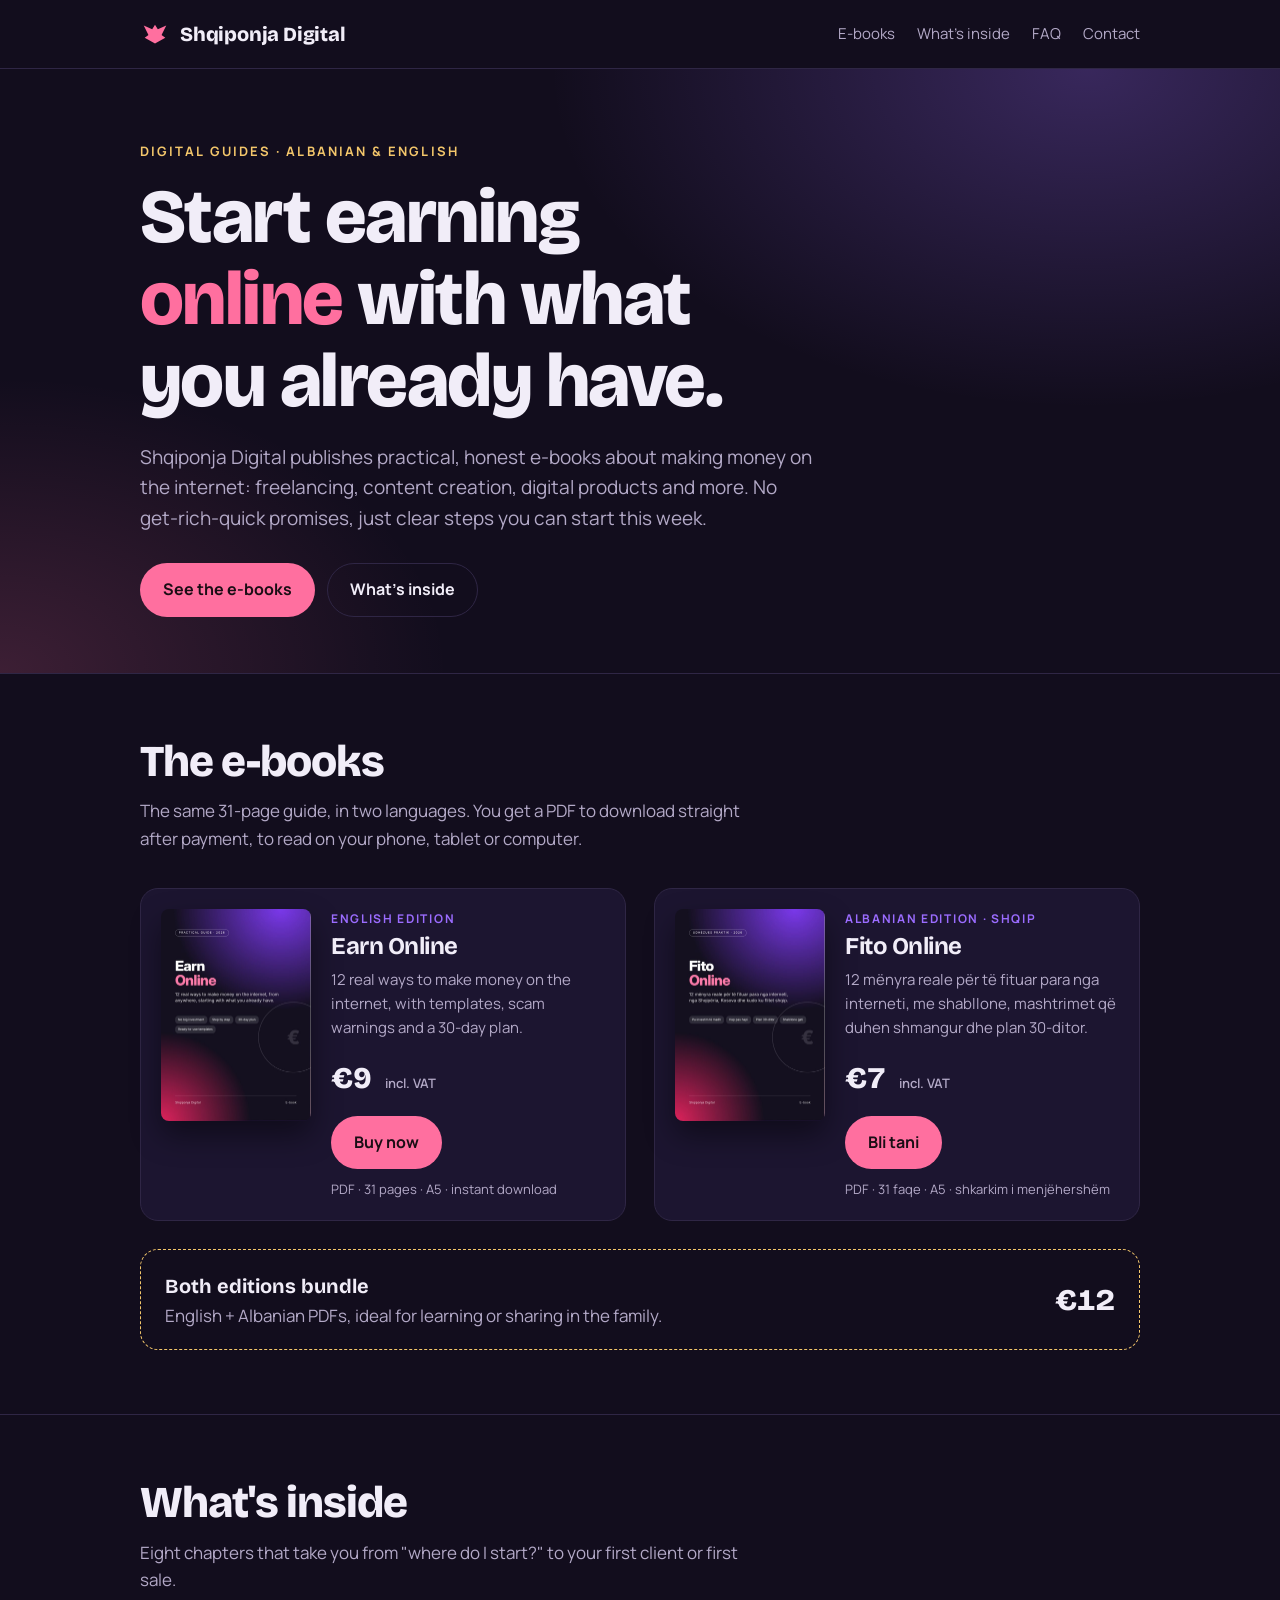
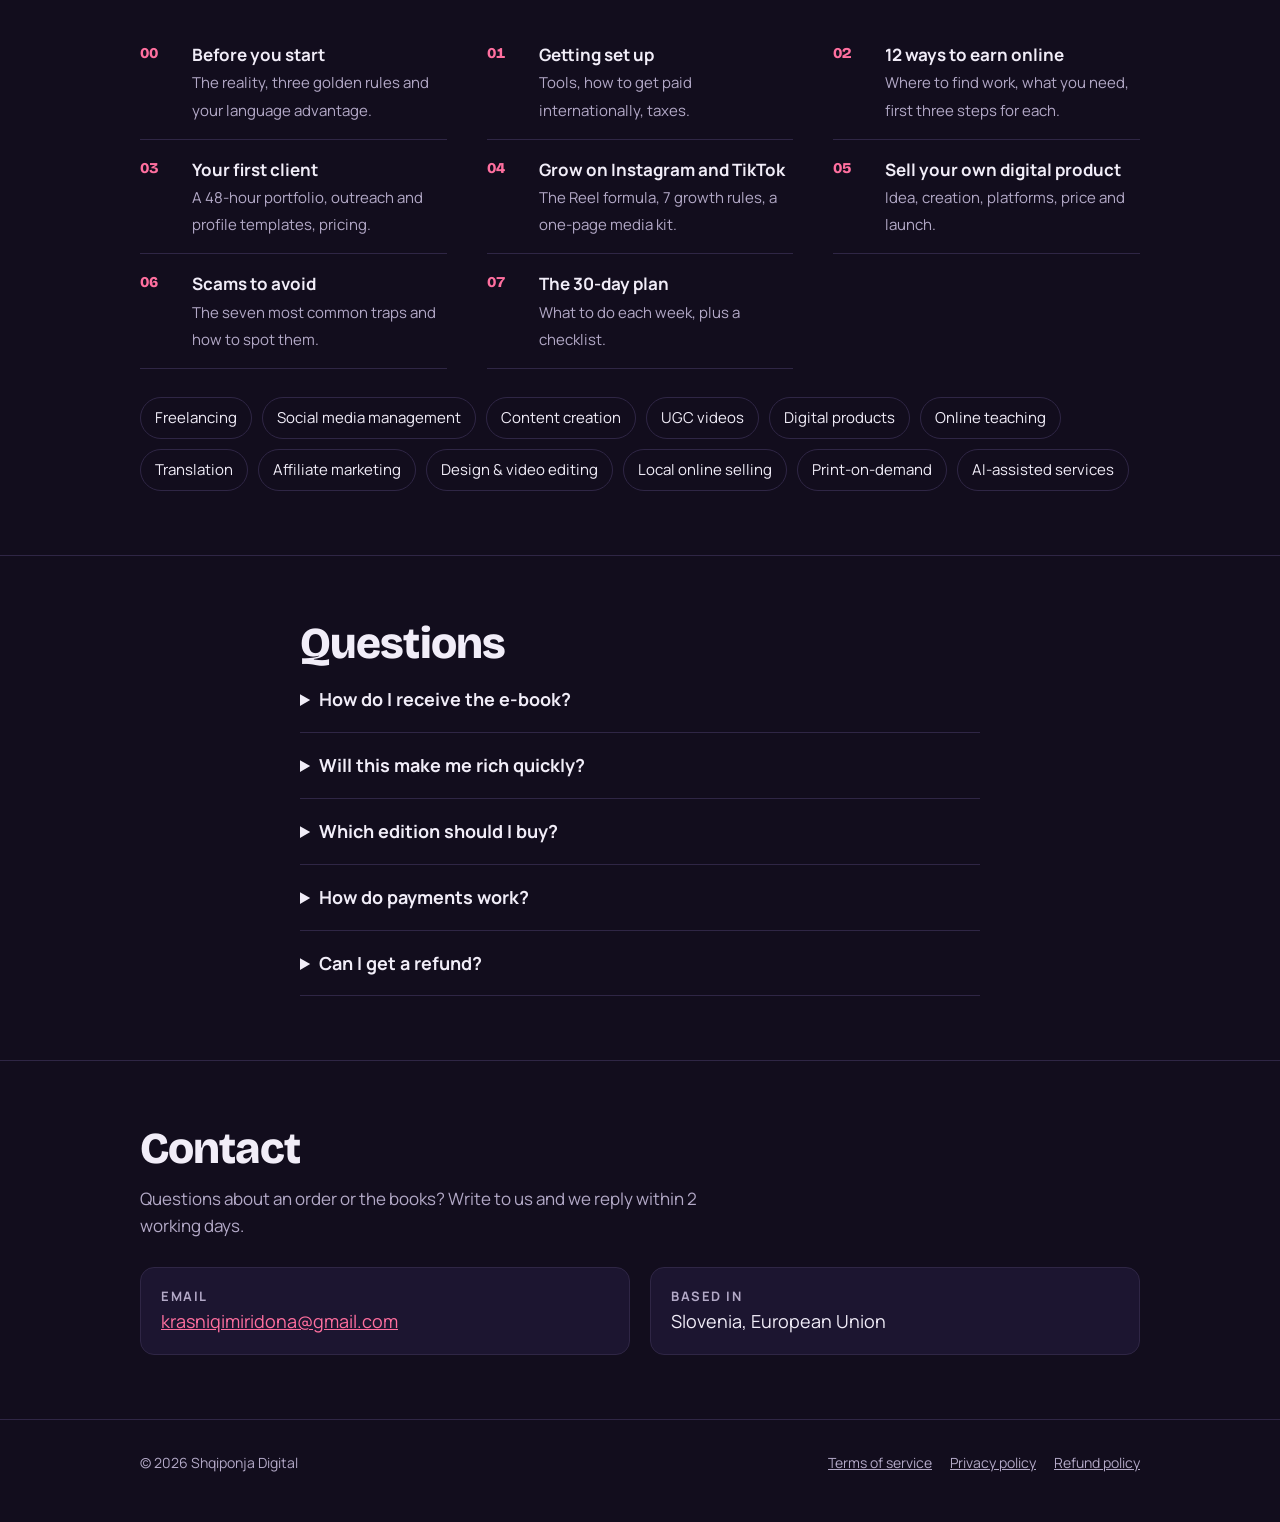
==== index.html @ 51068143 "Publish Shqiponja Digital website Co-Authored-By: Claude Opus 5.5 <noreply@anthropic.com> Claude-Ses" ====
<!doctype html>
<html lang="en">
<head>
<meta charset="utf-8">
<meta name="viewport" content="width=device-width, initial-scale=1, viewport-fit=cover">
<title>Shqiponja Digital</title>
<meta name="description" content="Practical e-books in Albanian and English on earning money online. Instant PDF download.">
<link rel="preconnect" href="https://fonts.googleapis.com">
<link rel="preconnect" href="https://fonts.gstatic.com" crossorigin>
<link rel="stylesheet" href="https://fonts.googleapis.com/css2?family=Bricolage+Grotesque:opsz,wght@12..96,700;12..96,800&family=Manrope:wght@400;600;700&display=swap">
<link rel="stylesheet" href="style.css">
<link rel="icon" href="data:image/svg+xml,%3Csvg xmlns='http://www.w3.org/2000/svg' viewBox='0 0 32 32'%3E%3Cpath d='M16 6l3 5 9-4-5 10 4 3-11 6-11-6 4-3-5-10 9 4z' fill='%23ff6f9f'/%3E%3C/svg%3E">
</head>
<body>

<header class="top">
  <div class="wrap">
    <a class="brand" href="./">
      <svg viewBox="0 0 32 32" aria-hidden="true"><path d="M16 6l3 5 9-4-5 10 4 3-11 6-11-6 4-3-5-10 9 4z" fill="#ff6f9f"/></svg>
      Shqiponja Digital
    </a>
    <nav class="nav" aria-label="Main">
      <a href="#books">E-books</a>
      <a href="#inside">What's inside</a>
      <a href="#faq">FAQ</a>
      <a href="#contact">Contact</a>
    </nav>
  </div>
</header>

<main>
  <div class="hero">
    <div class="wrap">
      <div class="eyebrow">Digital guides · Albanian &amp; English</div>
      <h1>Start earning <em>online</em> with what you already have.</h1>
      <p>Shqiponja Digital publishes practical, honest e-books about making money on the internet: freelancing, content creation, digital products and more. No get-rich-quick promises, just clear steps you can start this week.</p>
      <div class="actions">
        <a class="btn primary" href="#books">See the e-books</a>
        <a class="btn ghost" href="#inside">What's inside</a>
      </div>
    </div>
  </div>

  <section id="books">
    <div class="wrap">
      <h2>The e-books</h2>
      <p class="lead">The same 31-page guide, in two languages. You get a PDF to download straight after payment, to read on your phone, tablet or computer.</p>

      <div class="products">
        <article class="product">
          <img src="img/earn-online.jpg" alt="Cover of Earn Online" width="300" height="426">
          <div>
            <div class="lang">English edition</div>
            <h3>Earn Online</h3>
            <p>12 real ways to make money on the internet, with templates, scam warnings and a 30-day plan.</p>
            <div class="price">€9 <small>incl. VAT</small></div>
            <a class="btn primary" href="#books" data-buy="earn-online">Buy now</a>
            <div class="specs">PDF · 31 pages · A5 · instant download</div>
          </div>
        </article>

        <article class="product">
          <img src="img/fito-online.jpg" alt="Cover of Fito Online" width="300" height="426">
          <div>
            <div class="lang">Albanian edition · Shqip</div>
            <h3>Fito Online</h3>
            <p>12 mënyra reale për të fituar para nga interneti, me shabllone, mashtrimet që duhen shmangur dhe plan 30-ditor.</p>
            <div class="price">€7 <small>incl. VAT</small></div>
            <a class="btn primary" href="#books" data-buy="fito-online">Bli tani</a>
            <div class="specs">PDF · 31 faqe · A5 · shkarkim i menjëhershëm</div>
          </div>
        </article>
      </div>

      <div class="bundle">
        <div><b>Both editions bundle</b><br><span>English + Albanian PDFs, ideal for learning or sharing in the family.</span></div>
        <div class="price" style="margin:0">€12</div>
      </div>
    </div>
  </section>

  <section id="inside">
    <div class="wrap">
      <h2>What's inside</h2>
      <p class="lead">Eight chapters that take you from "where do I start?" to your first client or first sale.</p>
      <ul class="toc">
        <li><span class="ch">00</span><div><b>Before you start</b><span>The reality, three golden rules and your language advantage.</span></div></li>
        <li><span class="ch">01</span><div><b>Getting set up</b><span>Tools, how to get paid internationally, taxes.</span></div></li>
        <li><span class="ch">02</span><div><b>12 ways to earn online</b><span>Where to find work, what you need, first three steps for each.</span></div></li>
        <li><span class="ch">03</span><div><b>Your first client</b><span>A 48-hour portfolio, outreach and profile templates, pricing.</span></div></li>
        <li><span class="ch">04</span><div><b>Grow on Instagram and TikTok</b><span>The Reel formula, 7 growth rules, a one-page media kit.</span></div></li>
        <li><span class="ch">05</span><div><b>Sell your own digital product</b><span>Idea, creation, platforms, price and launch.</span></div></li>
        <li><span class="ch">06</span><div><b>Scams to avoid</b><span>The seven most common traps and how to spot them.</span></div></li>
        <li><span class="ch">07</span><div><b>The 30-day plan</b><span>What to do each week, plus a checklist.</span></div></li>
      </ul>
      <div class="methods" aria-label="The 12 methods covered">
        <span>Freelancing</span><span>Social media management</span><span>Content creation</span><span>UGC videos</span>
        <span>Digital products</span><span>Online teaching</span><span>Translation</span><span>Affiliate marketing</span>
        <span>Design &amp; video editing</span><span>Local online selling</span><span>Print-on-demand</span><span>AI-assisted services</span>
      </div>
    </div>
  </section>

  <section id="faq">
    <div class="wrap narrow">
      <h2>Questions</h2>
      <details>
        <summary>How do I receive the e-book?</summary>
        <p>Right after payment you get a download link on screen and by email. The file is a PDF that opens on any phone, tablet or computer.</p>
      </details>
      <details>
        <summary>Will this make me rich quickly?</summary>
        <p>No, and we won't pretend it will. The book gives you realistic methods and a clear plan. Your results depend on the work you put in.</p>
      </details>
      <details>
        <summary>Which edition should I buy?</summary>
        <p>The content is the same. Choose the language you read most comfortably, or take the bundle for both.</p>
      </details>
      <details>
        <summary>How do payments work?</summary>
        <p>Payments are processed securely by our reseller, Lemon Squeezy, which accepts cards and other common methods and handles VAT. We never see your card details.</p>
      </details>
      <details>
        <summary>Can I get a refund?</summary>
        <p>If the file doesn't work or you didn't receive it, contact us within 14 days and we'll fix it or refund you. See the <a href="refund.html">refund policy</a>.</p>
      </details>
    </div>
  </section>

  <section id="contact">
    <div class="wrap">
      <h2>Contact</h2>
      <p class="lead">Questions about an order or the books? Write to us and we reply within 2 working days.</p>
      <div class="contact">
        <div><b>Email</b><a href="mailto:krasniqimiridona@gmail.com">krasniqimiridona@gmail.com</a></div>
        <div><b>Based in</b><span>Slovenia, European Union</span></div>
      </div>
    </div>
  </section>
</main>

<footer>
  <div class="wrap">
    <span>© 2026 Shqiponja Digital</span>
    <nav aria-label="Legal">
      <a href="terms.html">Terms of service</a>
      <a href="privacy.html">Privacy policy</a>
      <a href="refund.html">Refund policy</a>
    </nav>
  </div>
</footer>

</body>
</html>
---- style.css ----
/* Layout: one narrow reading column; products sit side by side on wide screens, stacked on phones.
   Look: the night-sky purple and rose of the book covers, single dark theme on purpose. */
:root {
  --night: #120d1d;
  --night-2: #1c1530;
  --line: #2f2645;
  --text: #f1edf8;
  --muted: #b3a9c7;
  --rose: #ff6f9f;
  --violet: #9b6cff;
  --gold: #f4c76b;
  --display: "Bricolage Grotesque", "Segoe UI", system-ui, sans-serif;
  --body: "Manrope", "Segoe UI", system-ui, sans-serif;
  color-scheme: dark;
}
* { box-sizing: border-box; }
html { scroll-behavior: smooth; }
@media (prefers-reduced-motion: reduce) { html { scroll-behavior: auto; } }
body {
  margin: 0;
  background: var(--night);
  color: var(--text);
  font-family: var(--body);
  font-size: 17px;
  line-height: 1.6;
}
img { max-width: 100%; display: block; }
a { color: var(--rose); }
a:focus-visible, .btn:focus-visible { outline: 2px solid var(--gold); outline-offset: 3px; }

.wrap {
  max-width: 1040px;
  margin: 0 auto;
  padding-left: max(20px, env(safe-area-inset-left, 0px));
  padding-right: max(20px, env(safe-area-inset-right, 0px));
}
.narrow { max-width: 720px; }

/* header */
.top { border-bottom: 1px solid var(--line); }
.top .wrap { display: flex; align-items: center; justify-content: space-between; gap: 16px; padding-block: 18px; flex-wrap: wrap; }
.brand { display: flex; align-items: center; gap: 10px; text-decoration: none; color: var(--text);
  font-family: var(--display); font-weight: 800; font-size: 20px; letter-spacing: -0.01em; }
.brand svg { width: 30px; height: 30px; }
.nav { display: flex; gap: 22px; font-size: 15px; flex-wrap: wrap; }
.nav a { color: var(--muted); text-decoration: none; }
.nav a:hover { color: var(--text); }

/* hero */
.hero { padding-block: 72px 56px;
  background: radial-gradient(60% 80% at 85% 0%, rgba(155,108,255,.28), transparent 70%),
              radial-gradient(50% 70% at 0% 100%, rgba(255,111,159,.18), transparent 70%); }
.eyebrow { font-size: 13px; font-weight: 700; letter-spacing: .16em; text-transform: uppercase; color: var(--gold); }
h1, h2, h3 { font-family: var(--display); line-height: 1.08; letter-spacing: -0.02em; text-wrap: balance; margin: 0; }
h1 { font-size: clamp(40px, 7vw, 76px); font-weight: 800; margin-top: 14px; max-width: 14ch; }
h1 em { font-style: normal; color: var(--rose); }
.hero p { font-size: 19px; color: var(--muted); max-width: 56ch; margin: 20px 0 0; }
.hero .actions { display: flex; gap: 12px; flex-wrap: wrap; margin-top: 30px; }

.btn { display: inline-flex; align-items: center; gap: 8px; padding: 13px 22px; border-radius: 999px;
  font-weight: 700; font-size: 16px; text-decoration: none; border: 1px solid transparent; }
.btn.primary { background: var(--rose); color: #1a0d14; }
.btn.primary:hover { background: #ff8db3; }
.btn.ghost { border-color: var(--line); color: var(--text); }
.btn.ghost:hover { border-color: var(--muted); }

/* sections */
section { padding-block: 64px; border-top: 1px solid var(--line); }
h2 { font-size: clamp(30px, 4.5vw, 44px); font-weight: 800; }
.lead { color: var(--muted); max-width: 60ch; margin: 12px 0 0; }

/* products */
.products { display: grid; grid-template-columns: repeat(auto-fit, minmax(280px, 1fr)); gap: 28px; margin-top: 36px; }
.product { display: grid; grid-template-columns: 150px 1fr; gap: 20px; align-items: start;
  background: var(--night-2); border: 1px solid var(--line); border-radius: 18px; padding: 20px; }
.product img { width: 100%; height: auto; border-radius: 8px; box-shadow: 0 14px 30px rgba(0,0,0,.45); }
.product > div { min-width: 0; }
.product .lang { font-size: 12px; font-weight: 700; letter-spacing: .14em; text-transform: uppercase; color: var(--violet); }
.product h3 { font-size: 24px; margin-top: 6px; }
.product p { color: var(--muted); font-size: 15px; margin: 8px 0 0; }
.price { font-family: var(--display); font-size: 30px; font-weight: 800; margin-top: 14px; font-variant-numeric: tabular-nums; }
.price small { font-family: var(--body); font-size: 13px; font-weight: 600; color: var(--muted); margin-left: 6px; }
.product .btn { margin-top: 14px; }
.specs { font-size: 13px; color: var(--muted); margin-top: 10px; }
@media (max-width: 460px) { .product { grid-template-columns: 1fr; } .product img { max-width: 170px; } }

.bundle { margin-top: 28px; display: flex; justify-content: space-between; align-items: center; gap: 16px; flex-wrap: wrap;
  border: 1px dashed var(--gold); border-radius: 18px; padding: 20px 24px; }
.bundle b { font-family: var(--display); font-size: 20px; }
.bundle span { color: var(--muted); }

/* contents list */
.toc { display: grid; grid-template-columns: repeat(auto-fit, minmax(260px, 1fr)); gap: 0 40px; margin: 32px 0 0; padding: 0; list-style: none; }
.toc li { display: grid; grid-template-columns: 44px 1fr; gap: 8px; padding: 16px 0; border-bottom: 1px solid var(--line); }
.toc .ch { font-family: var(--display); font-weight: 800; color: var(--rose); font-variant-numeric: tabular-nums; }
.toc b { display: block; }
.toc span { color: var(--muted); font-size: 15px; }

/* methods chips */
.methods { display: flex; flex-wrap: wrap; gap: 10px; margin-top: 28px; }
.methods span { border: 1px solid var(--line); border-radius: 999px; padding: 8px 14px; font-size: 15px; }

/* faq */
details { border-bottom: 1px solid var(--line); padding: 18px 0; }
summary { cursor: pointer; font-weight: 700; font-size: 18px; }
details p { color: var(--muted); margin: 10px 0 0; }

/* contact */
.contact { display: grid; grid-template-columns: repeat(auto-fit, minmax(240px, 1fr)); gap: 20px; margin-top: 28px; }
.contact div { background: var(--night-2); border: 1px solid var(--line); border-radius: 14px; padding: 18px 20px; min-width: 0; }
.contact b { display: block; font-size: 13px; letter-spacing: .12em; text-transform: uppercase; color: var(--muted); }
.contact a, .contact span { font-size: 18px; overflow-wrap: anywhere; }

/* legal pages */
.legal { padding-block: 56px 72px; }
.legal h1 { font-size: clamp(34px, 5vw, 52px); max-width: none; }
.legal h2 { font-size: 24px; margin-top: 36px; }
.legal p, .legal li { color: #d8d1e6; }
.updated { color: var(--muted); font-size: 15px; }

/* footer */
footer { border-top: 1px solid var(--line); }
footer .wrap { padding-block: 32px 48px; display: flex; justify-content: space-between; gap: 16px; flex-wrap: wrap; font-size: 14px; color: var(--muted); }
footer nav { display: flex; gap: 18px; flex-wrap: wrap; }
footer a { color: var(--muted); }
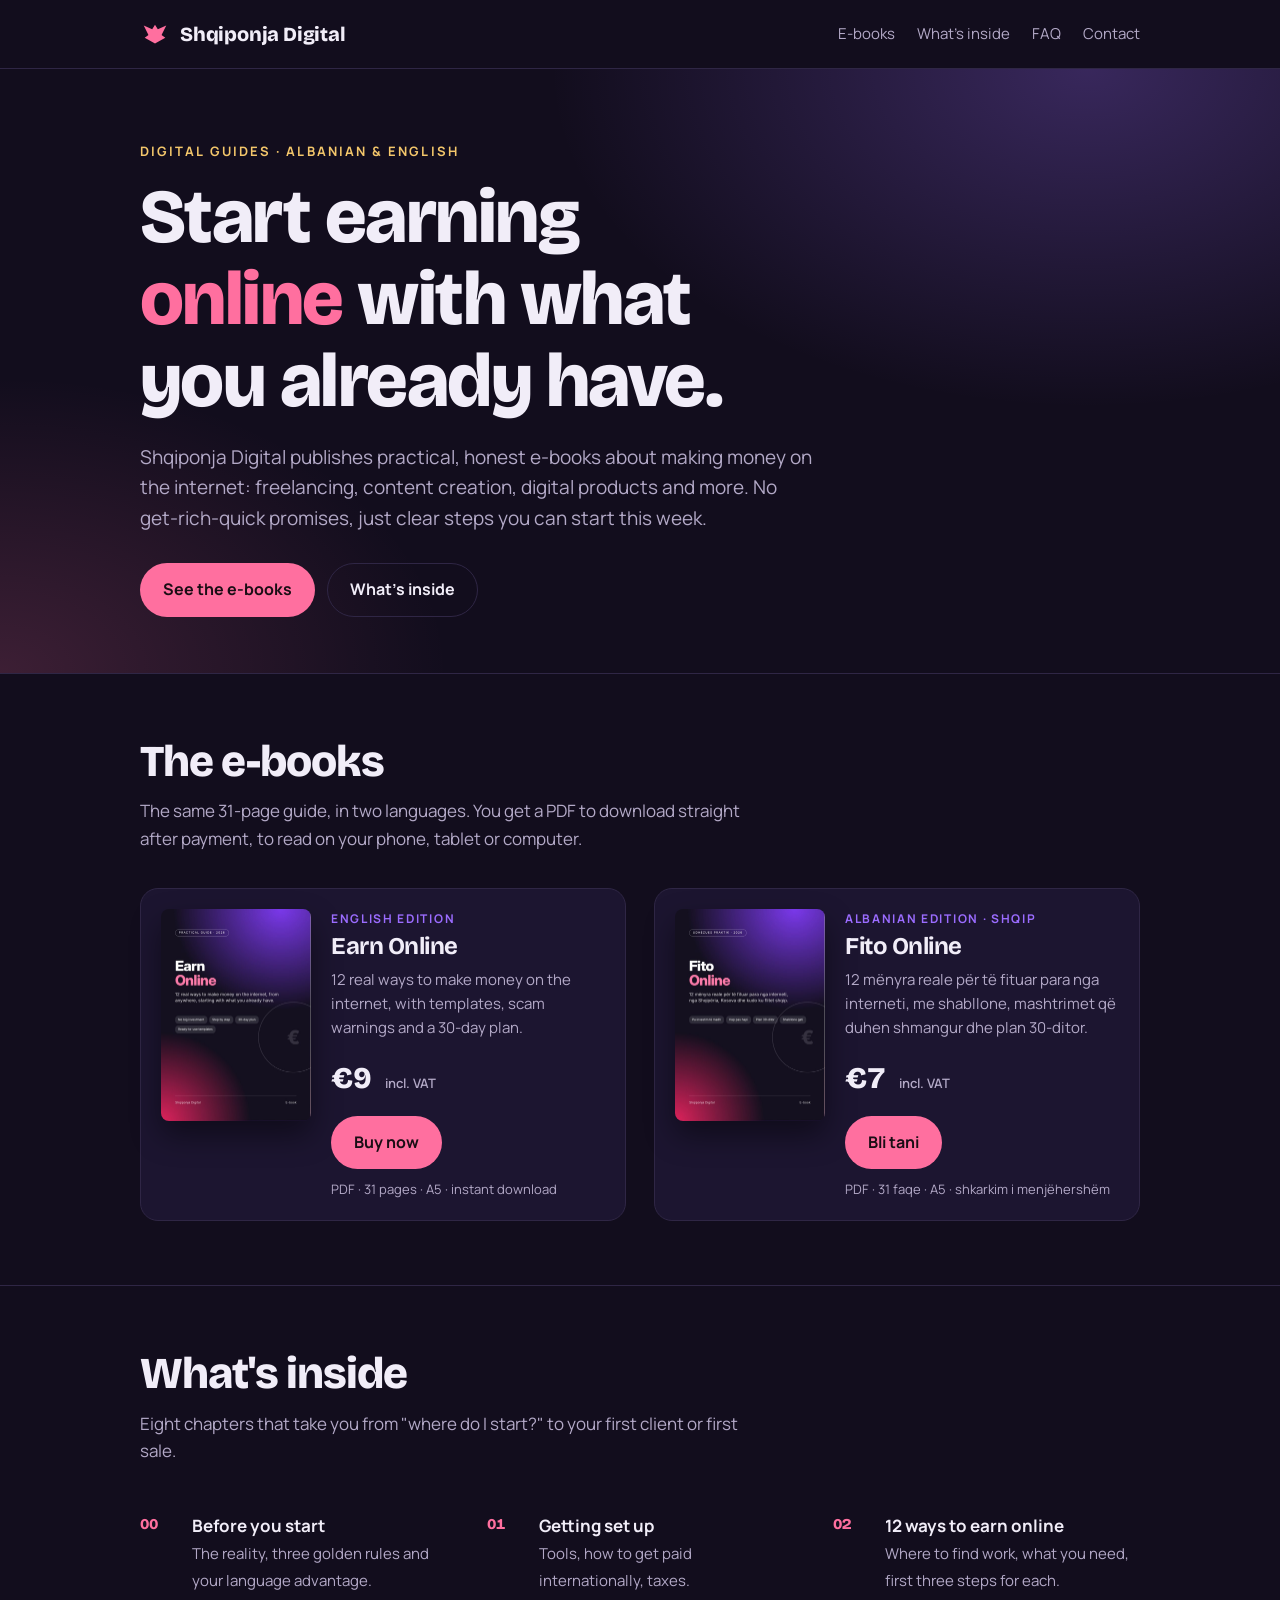
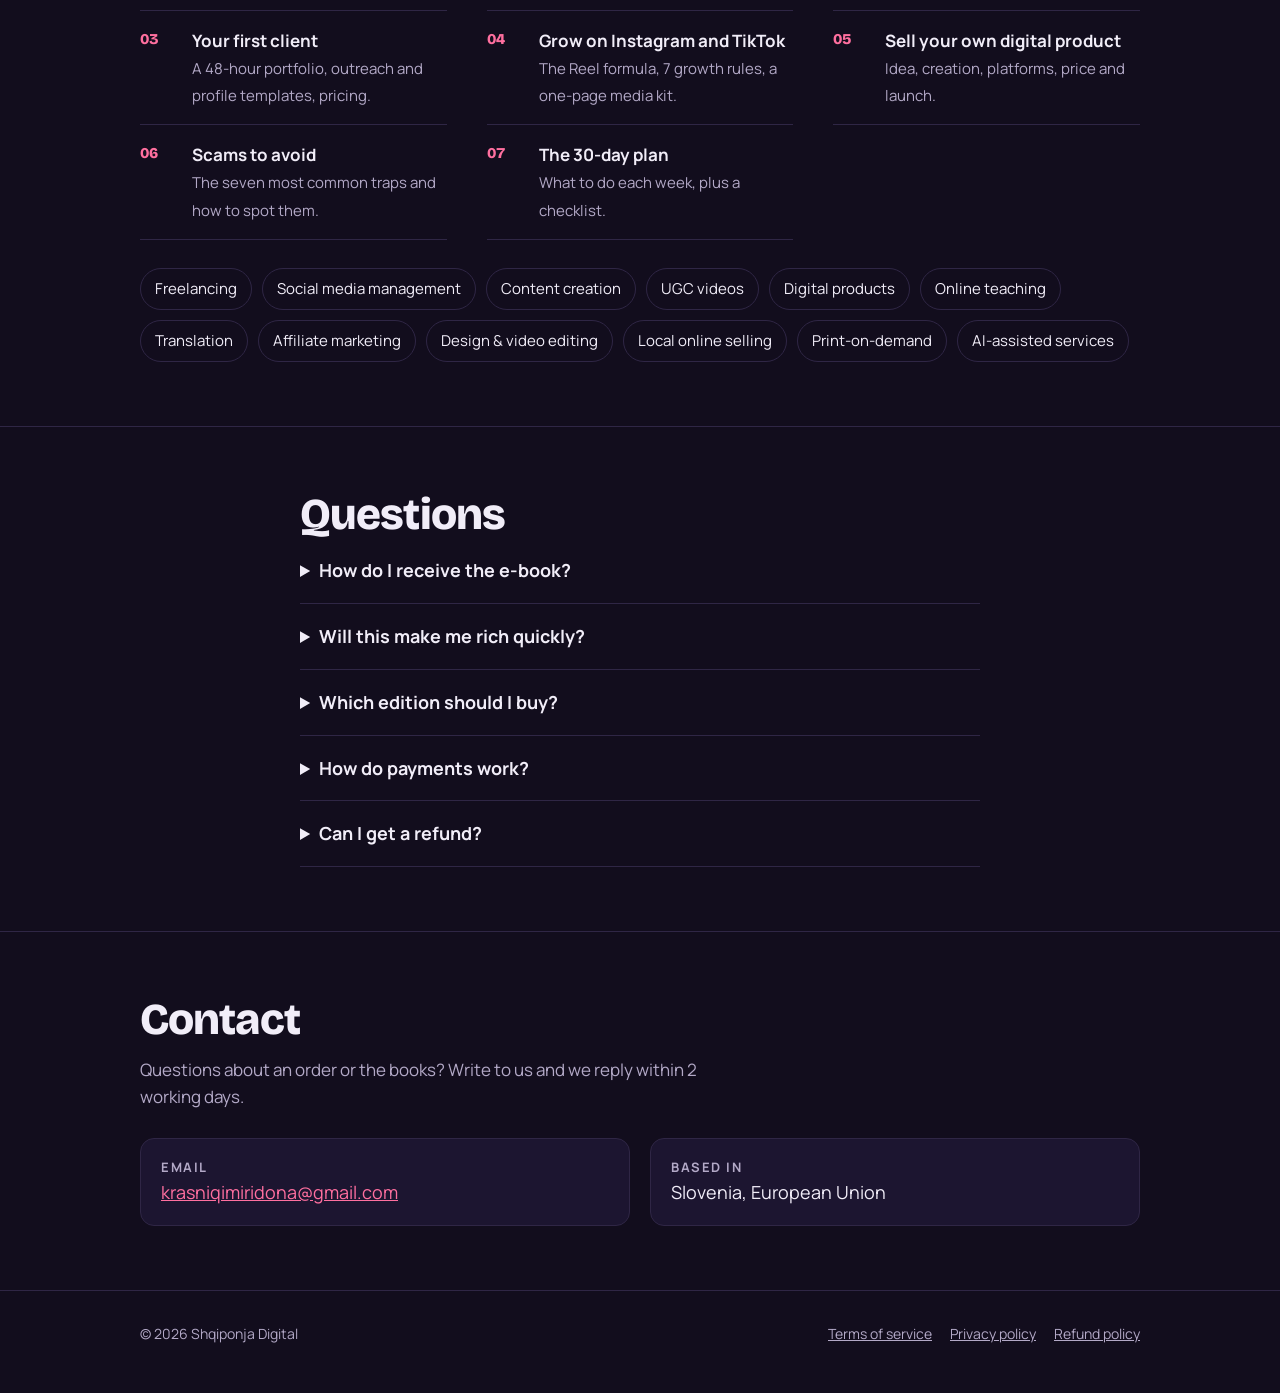
==== commit 6d703c85: "Link Fito Online buy button to Payhip and drop unsold bundle Co-Authored-By: Claude Opus 5.5 <norepl" ====
--- a/index.html
+++ b/index.html
@@ -54,7 +54,7 @@
             <h3>Earn Online</h3>
             <p>12 real ways to make money on the internet, with templates, scam warnings and a 30-day plan.</p>
             <div class="price">€9 <small>incl. VAT</small></div>
-            <a class="btn primary" href="#books" data-buy="earn-online">Buy now</a>
+            <a class="btn primary" href="https://payhip.com/b/OnUK2" data-buy="earn-online" target="_blank" rel="noopener">Buy now</a>
             <div class="specs">PDF · 31 pages · A5 · instant download</div>
           </div>
         </article>
@@ -66,15 +66,10 @@
             <h3>Fito Online</h3>
             <p>12 mënyra reale për të fituar para nga interneti, me shabllone, mashtrimet që duhen shmangur dhe plan 30-ditor.</p>
             <div class="price">€7 <small>incl. VAT</small></div>
-            <a class="btn primary" href="#books" data-buy="fito-online">Bli tani</a>
+            <a class="btn primary" href="https://payhip.com/b/XbZU1" data-buy="fito-online" target="_blank" rel="noopener">Bli tani</a>
             <div class="specs">PDF · 31 faqe · A5 · shkarkim i menjëhershëm</div>
           </div>
         </article>
-      </div>
-
-      <div class="bundle">
-        <div><b>Both editions bundle</b><br><span>English + Albanian PDFs, ideal for learning or sharing in the family.</span></div>
-        <div class="price" style="margin:0">€12</div>
       </div>
     </div>
   </section>
@@ -114,11 +109,11 @@
       </details>
       <details>
         <summary>Which edition should I buy?</summary>
-        <p>The content is the same. Choose the language you read most comfortably, or take the bundle for both.</p>
+        <p>The content is the same. Choose the language you read most comfortably.</p>
       </details>
       <details>
         <summary>How do payments work?</summary>
-        <p>Payments are processed securely by our reseller, Lemon Squeezy, which accepts cards and other common methods and handles VAT. We never see your card details.</p>
+        <p>Orders are handled by Payhip and paid through PayPal. You can pay with a PayPal account or with a debit or credit card, no PayPal account needed. We never see your card details.</p>
       </details>
       <details>
         <summary>Can I get a refund?</summary>
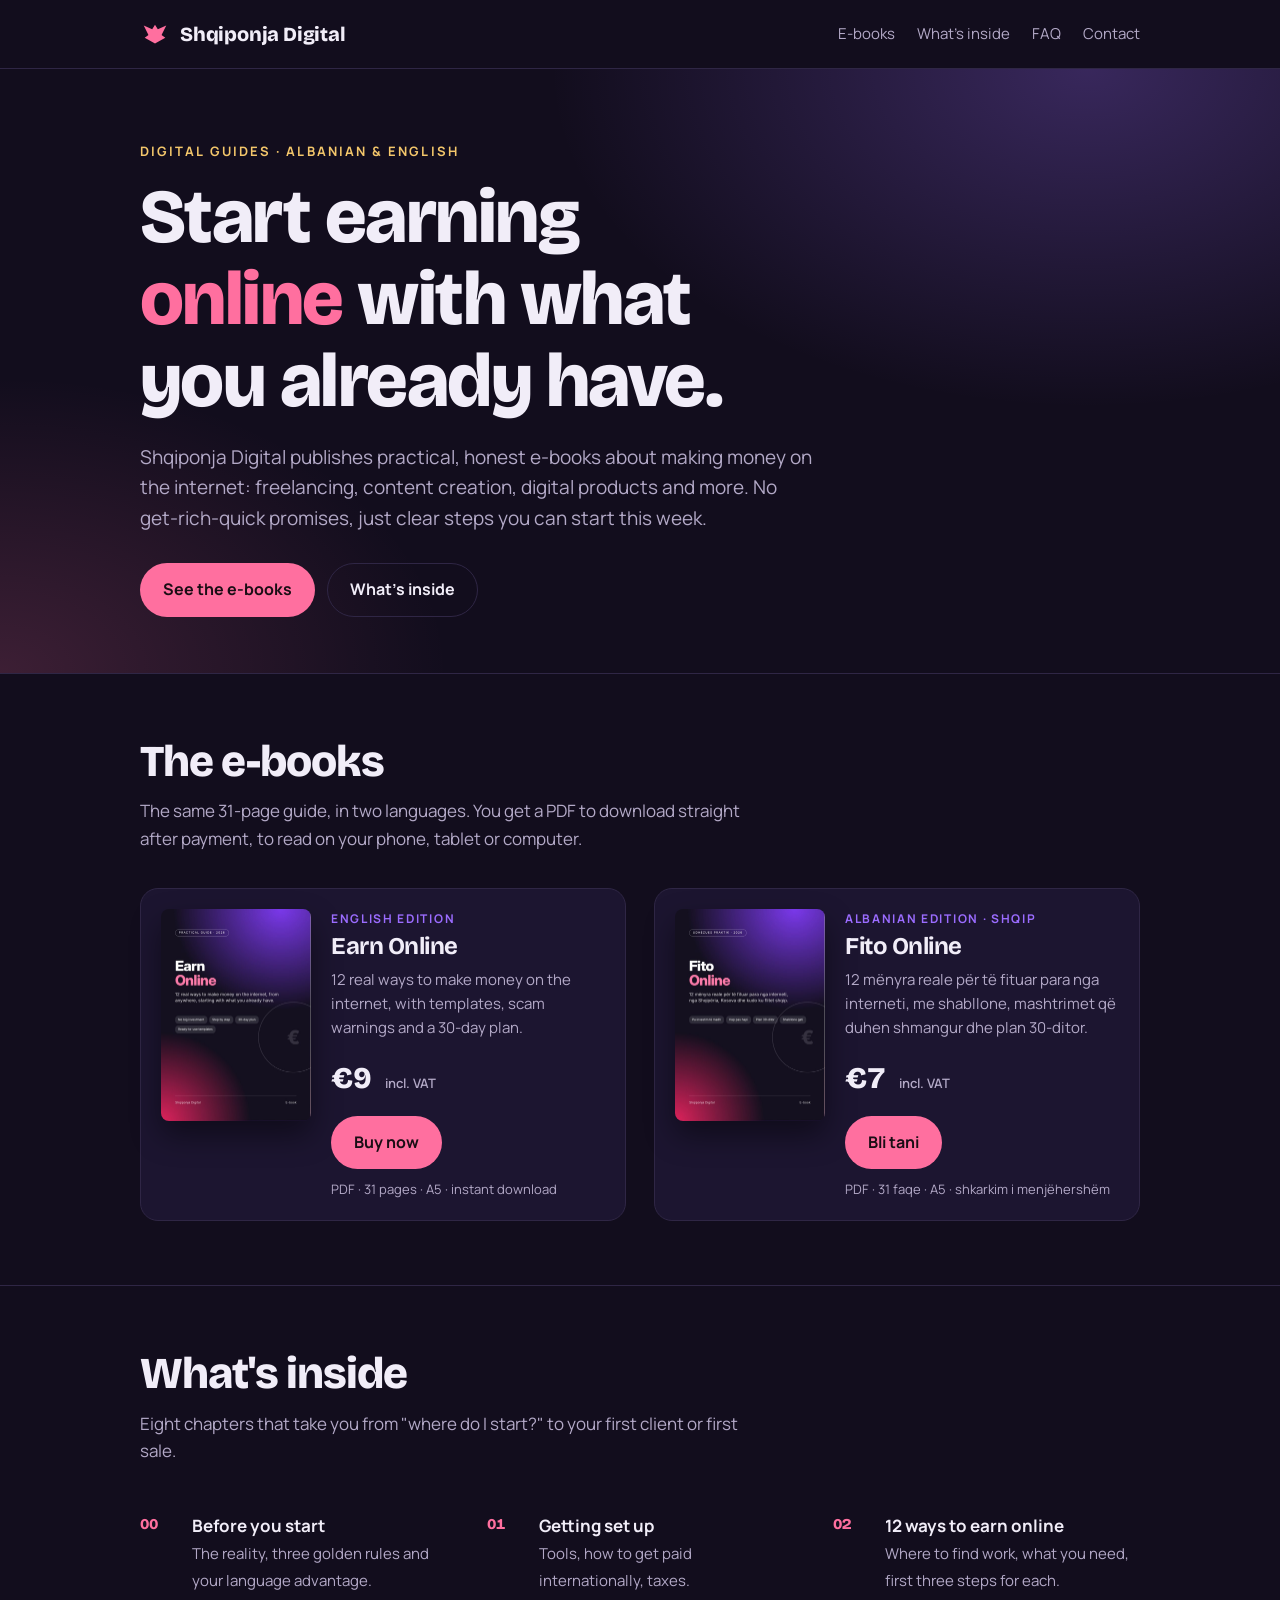
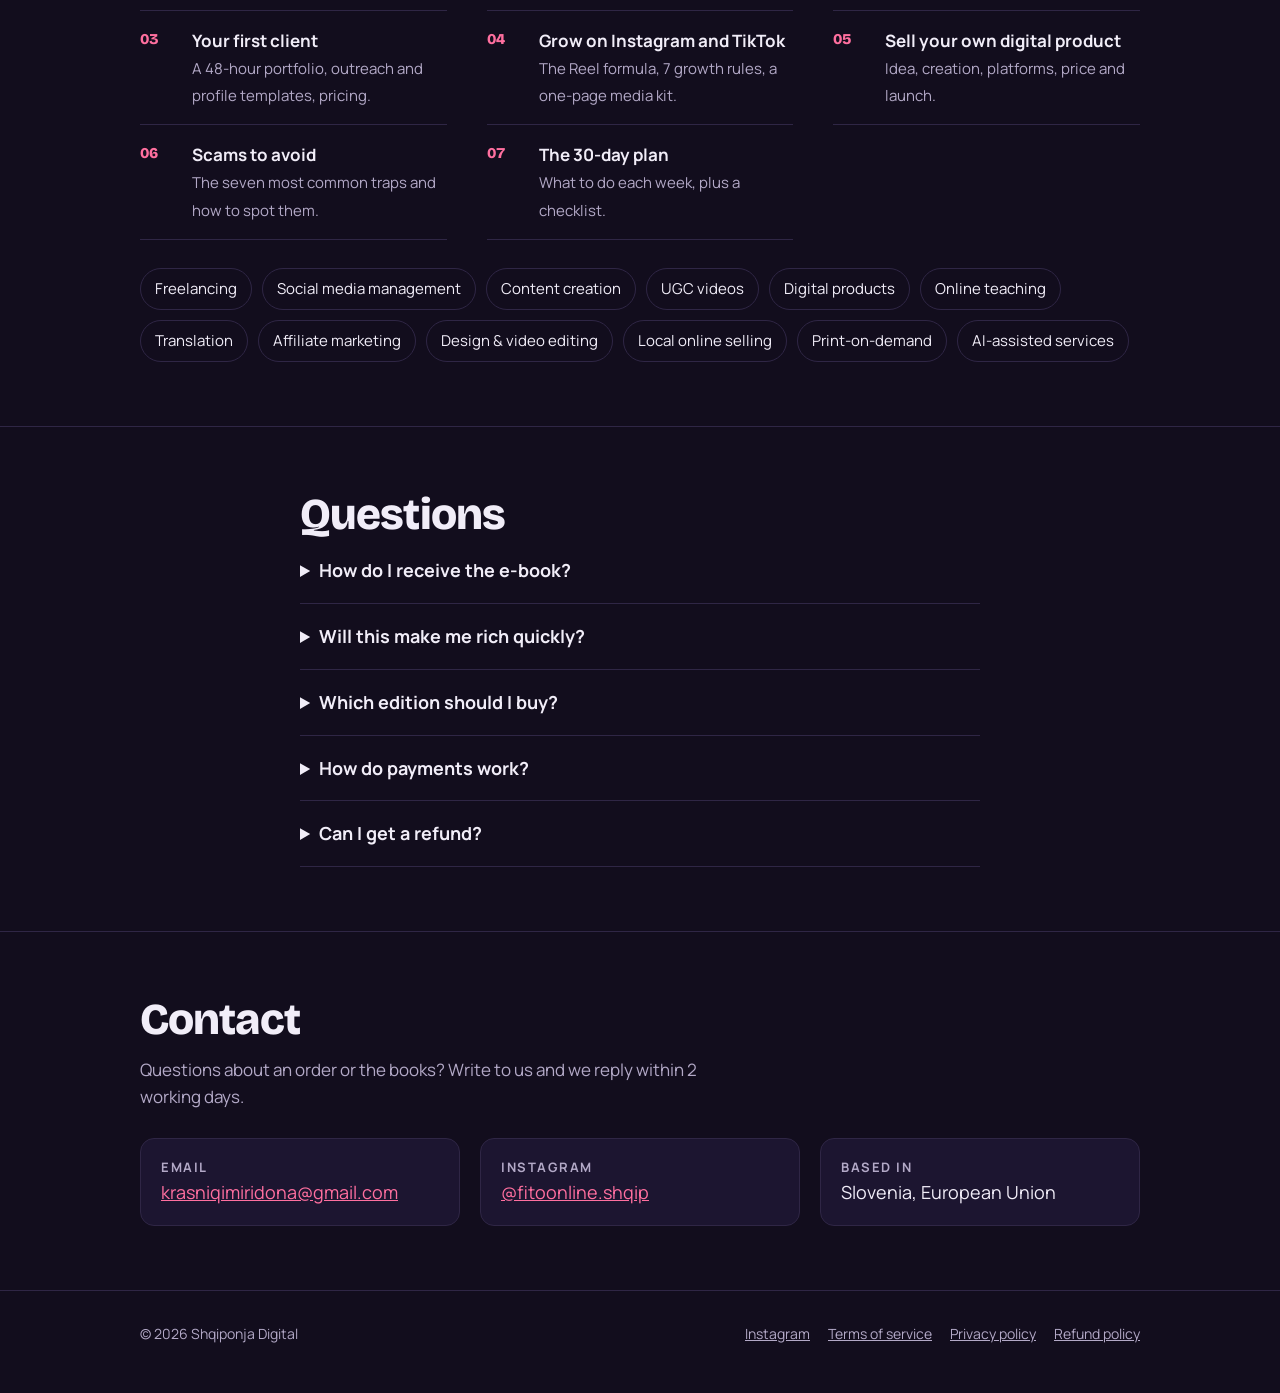
==== commit aea389ac: "Link Instagram @fitoonline.shqip Co-Authored-By: Claude Opus 5.5 <noreply@anthropic.com> Claude-Sess" ====
--- a/index.html
+++ b/index.html
@@ -128,6 +128,7 @@
       <p class="lead">Questions about an order or the books? Write to us and we reply within 2 working days.</p>
       <div class="contact">
         <div><b>Email</b><a href="mailto:krasniqimiridona@gmail.com">krasniqimiridona@gmail.com</a></div>
+        <div><b>Instagram</b><a href="https://www.instagram.com/fitoonline.shqip/" target="_blank" rel="noopener">@fitoonline.shqip</a></div>
         <div><b>Based in</b><span>Slovenia, European Union</span></div>
       </div>
     </div>
@@ -137,7 +138,7 @@
 <footer>
   <div class="wrap">
     <span>© 2026 Shqiponja Digital</span>
-    <nav aria-label="Legal">
+    <nav aria-label="Legal"><a href="https://www.instagram.com/fitoonline.shqip/" target="_blank" rel="noopener">Instagram</a>
       <a href="terms.html">Terms of service</a>
       <a href="privacy.html">Privacy policy</a>
       <a href="refund.html">Refund policy</a>
